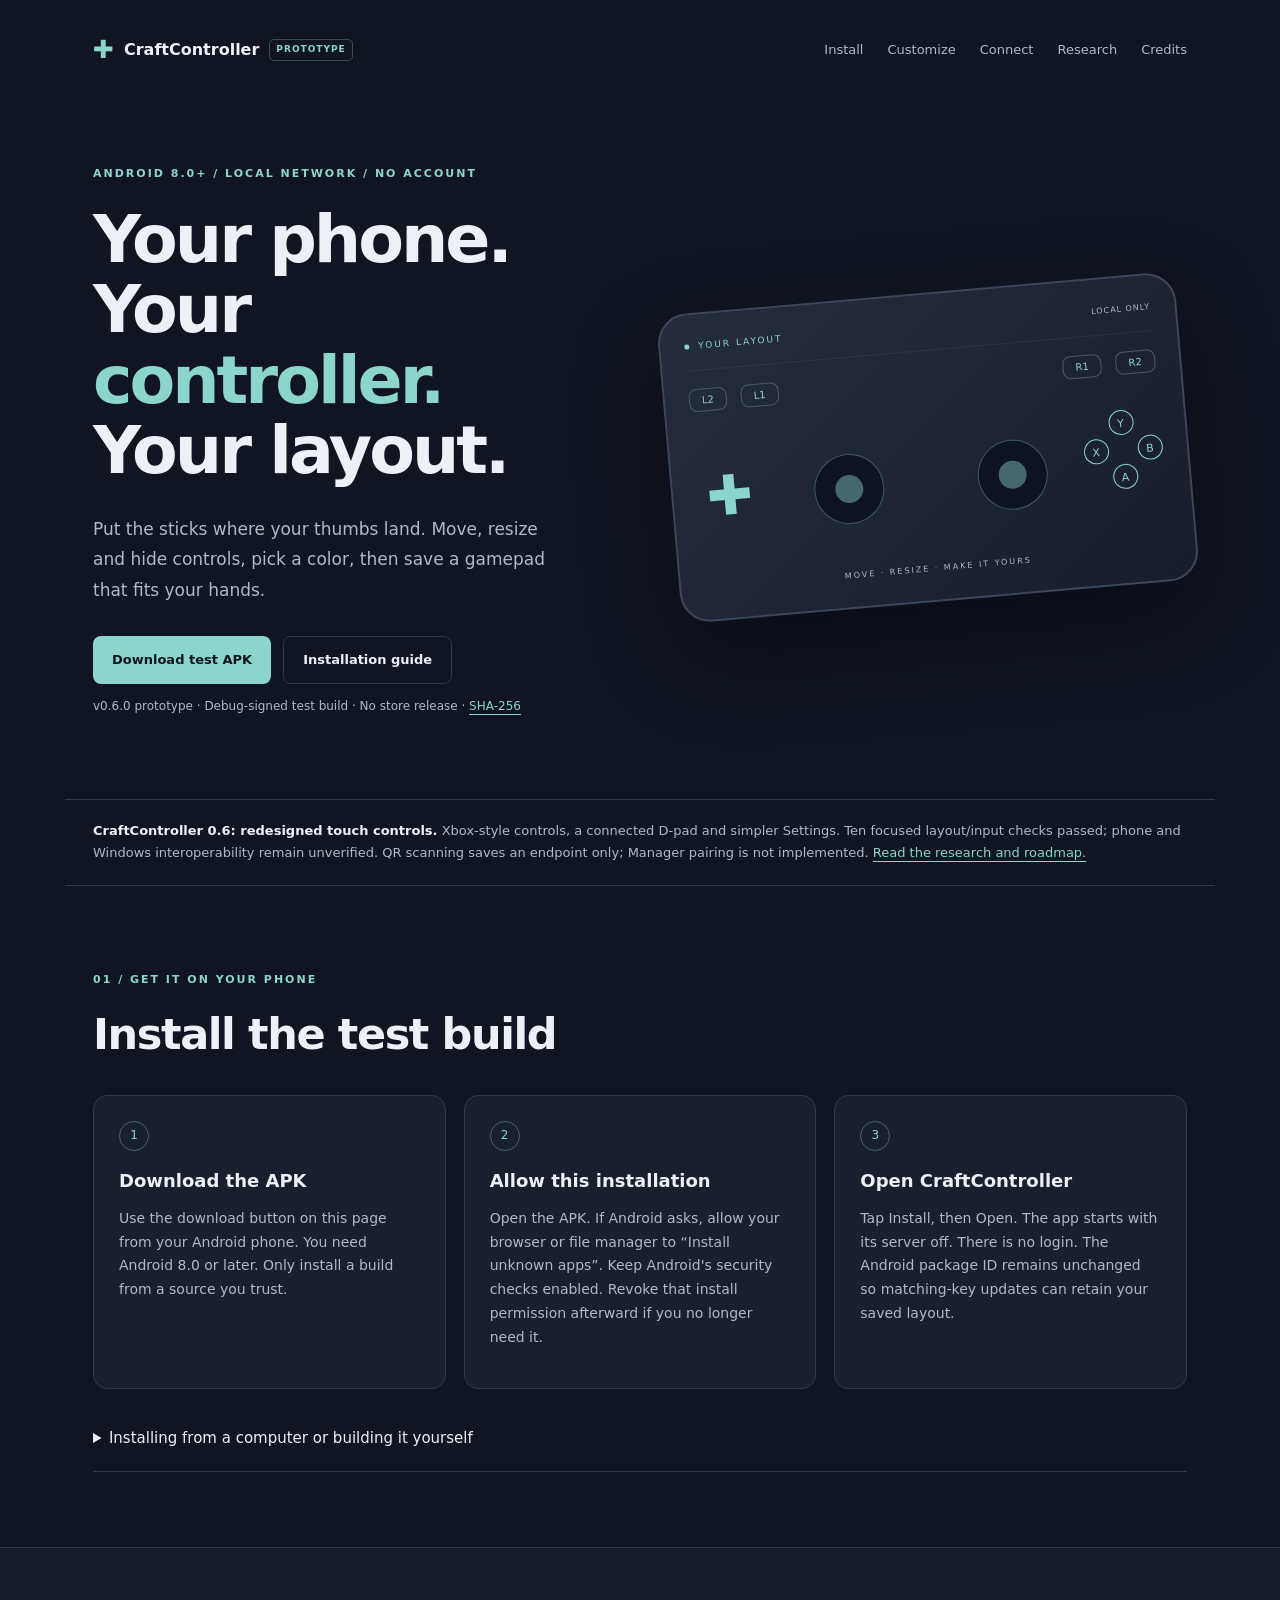
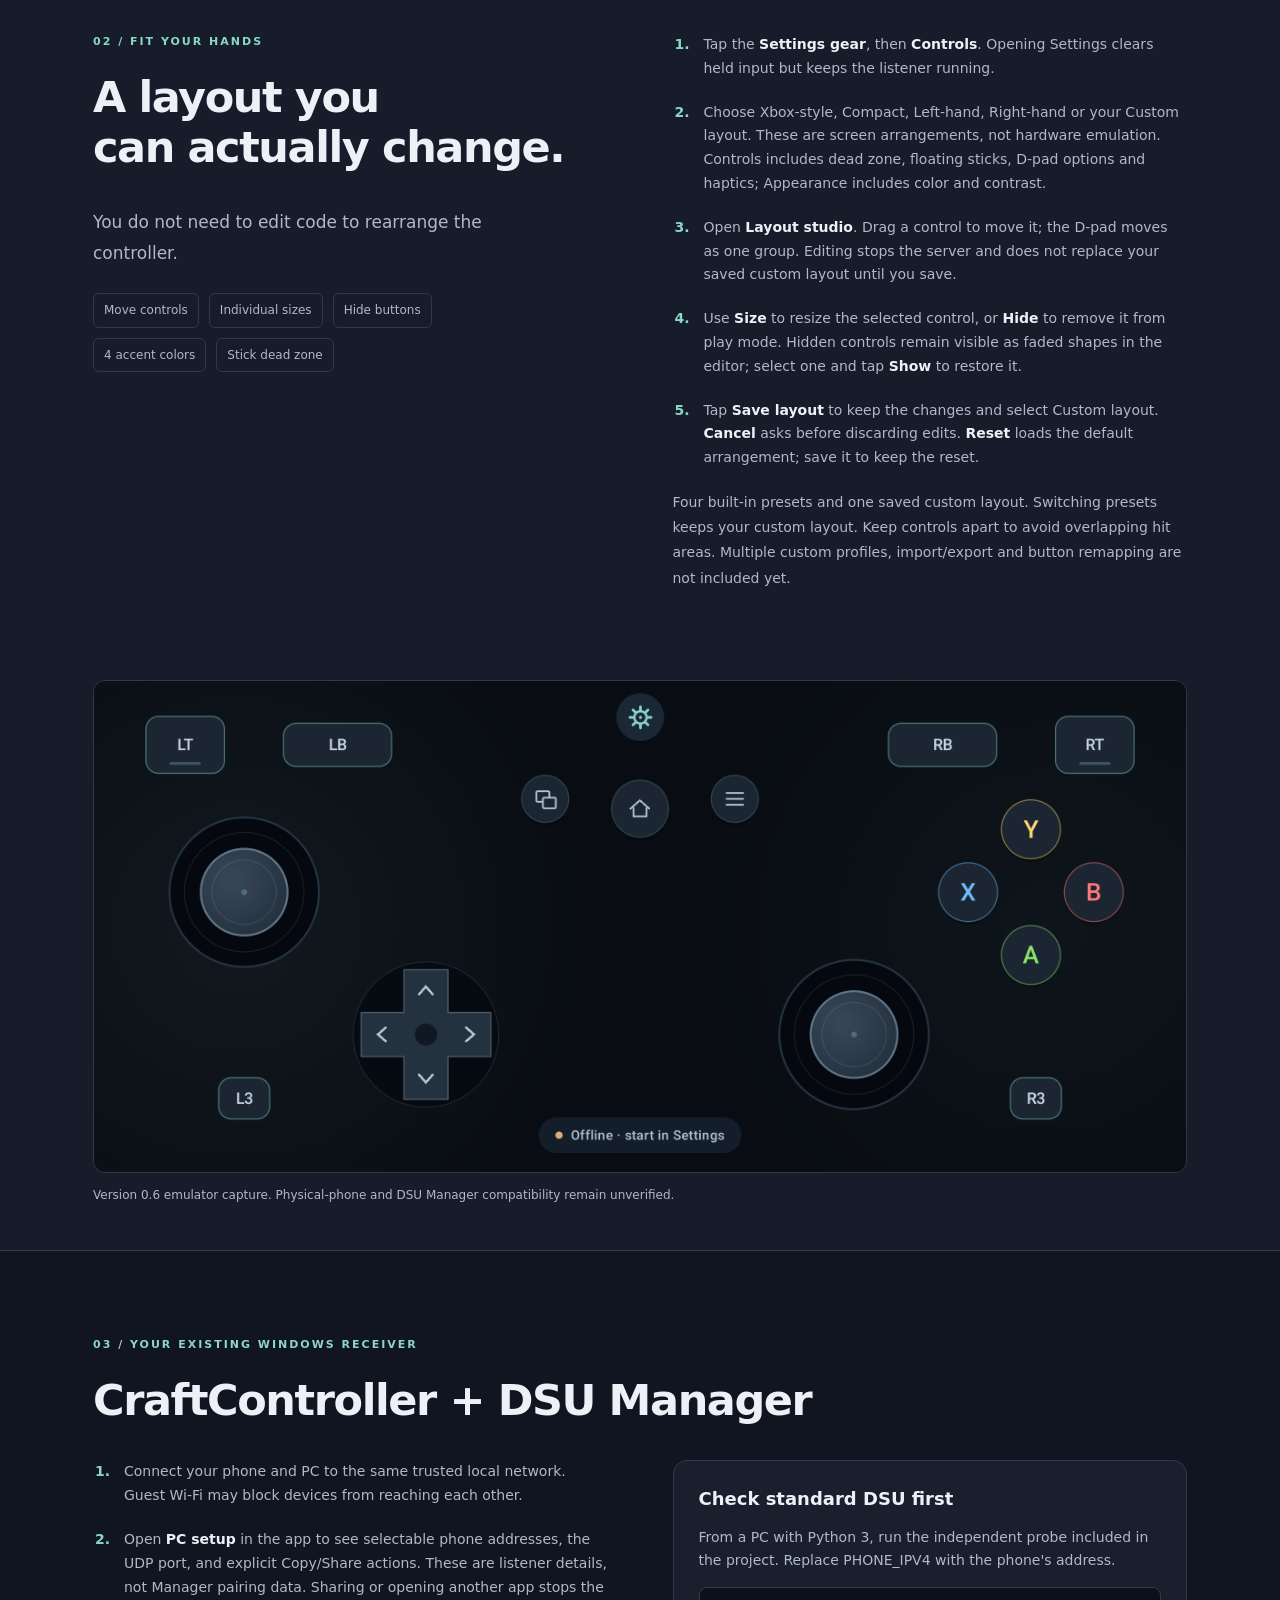
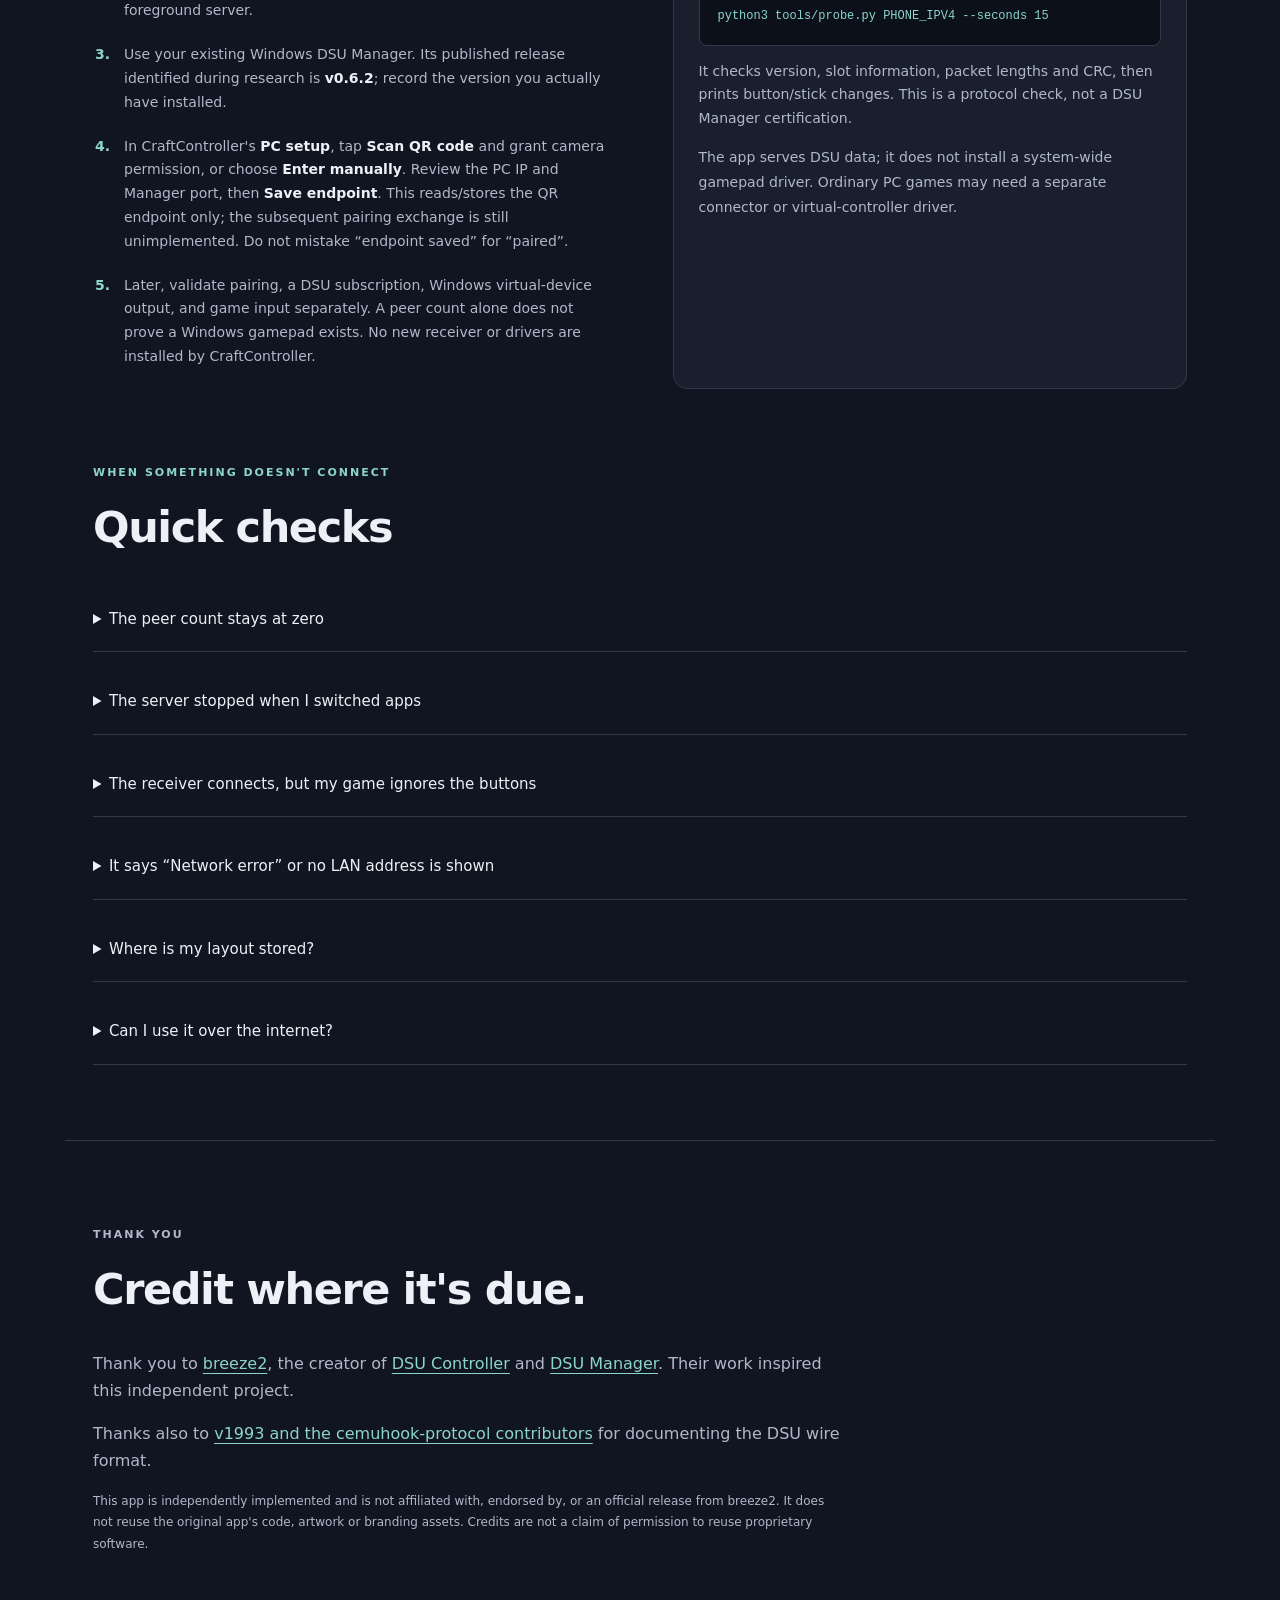
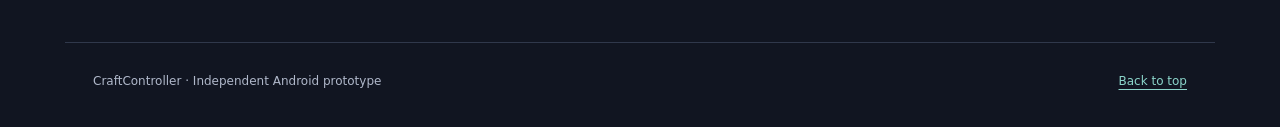
==== docs/index.html @ 1410b9ce "Initial CraftController v0.6 prototype [skip ci]" ====
<!doctype html>
<html lang="en">
<head>
  <meta charset="utf-8">
  <meta name="viewport" content="width=device-width, initial-scale=1">
  <meta name="description" content="CraftController is an independent customizable Android DSU controller prototype, targeting your existing Windows DSU Manager receiver.">
  <meta name="theme-color" content="#111521">
  <title>CraftController · Your phone, your layout</title>
  <link rel="stylesheet" href="style.css">
</head>
<body>
  <a class="skip" href="#main">Skip to content</a>
  <header class="header wrap">
    <a href="#" class="brand"><span class="brand-icon" aria-hidden="true">✚</span> CraftController <span class="tag">PROTOTYPE</span></a>
    <nav aria-label="Main navigation"><a href="#install">Install</a><a href="#customize">Customize</a><a href="#connect">Connect</a><a href="research.html">Research</a><a href="#credits">Credits</a></nav>
  </header>
  <main id="main">
    <section class="hero wrap">
      <div>
        <p class="eyebrow">ANDROID 8.0+ / LOCAL NETWORK / NO ACCOUNT</p>
        <h1>Your phone.<br>Your <span>controller.</span><br>Your layout.</h1>
        <p class="intro">Put the sticks where your thumbs land. Move, resize and hide controls, pick a color, then save a gamepad that fits your hands.</p>
        <div class="actions"><a class="button primary" href="downloads/craftcontroller-debug.apk" download>Download test APK</a><a class="button secondary" href="#install">Installation guide</a></div>
        <p class="fine">v0.6.0 prototype · Debug-signed test build · No store release · <a href="downloads/SHA256SUMS">SHA-256</a></p>
      </div>
      <div class="device" role="img" aria-label="Illustration of a landscape gamepad layout with two sticks and ABXY buttons; not an app screenshot">
        <div class="device-top"><span class="live-dot"></span> YOUR LAYOUT <span class="device-note">LOCAL ONLY</span></div>
        <div class="shoulders"><span>L2</span><span>L1</span><i></i><span>R1</span><span>R2</span></div>
        <div class="pad-art"><div class="dpad">✚</div><div class="stick left-stick"></div><div class="stick right-stick"></div><div class="abxy"><span>Y</span><span>X</span><span>B</span><span>A</span></div></div>
        <div class="device-bottom">MOVE · RESIZE · MAKE IT YOURS</div>
      </div>
    </section>
    <aside class="notice wrap"><strong>CraftController 0.6: redesigned touch controls.</strong> Xbox-style controls, a connected D-pad and simpler Settings. Ten focused layout/input checks passed; phone and Windows interoperability remain unverified. QR scanning saves an endpoint only; Manager pairing is not implemented. <a href="research.html">Read the research and roadmap.</a></aside>

    <section id="install" class="section wrap">
      <p class="eyebrow">01 / GET IT ON YOUR PHONE</p><h2>Install the test build</h2>
      <div class="cards">
        <article class="card"><span class="number">1</span><h3>Download the APK</h3><p>Use the download button on this page from your Android phone. You need Android 8.0 or later. Only install a build from a source you trust.</p></article>
        <article class="card"><span class="number">2</span><h3>Allow this installation</h3><p>Open the APK. If Android asks, allow your browser or file manager to “Install unknown apps”. Keep Android's security checks enabled. Revoke that install permission afterward if you no longer need it.</p></article>
        <article class="card"><span class="number">3</span><h3>Open CraftController</h3><p>Tap Install, then Open. The app starts with its server off. There is no login. The Android package ID remains unchanged so matching-key updates can retain your saved layout.</p></article>
      </div>
      <details><summary>Installing from a computer or building it yourself</summary><p>For a connected Android device with USB debugging enabled, install the APK using Android platform-tools:</p><pre><code>adb install -r app/build/outputs/apk/debug/app-debug.apk</code></pre><p>To package without running tests, use JDK 17, Android SDK platform 36 and build-tools 36.0.0. Set ANDROID_HOME to your SDK path, then run from the project folder:</p><pre><code>./gradlew :app:assembleDebug</code></pre><p>The debug APK appears at <code>app/build/outputs/apk/debug/app-debug.apk</code>. Debug builds are for testing. A later release signed with a different key may require uninstalling this build, which deletes its saved layout.</p></details>
    </section>

    <section id="customize" class="custom-section"><div class="section wrap split">
      <div><p class="eyebrow">02 / FIT YOUR HANDS</p><h2>A layout you<br>can actually change.</h2><p class="intro">You do not need to edit code to rearrange the controller.</p><div class="chips"><span>Move controls</span><span>Individual sizes</span><span>Hide buttons</span><span>4 accent colors</span><span>Stick dead zone</span></div></div>
      <div class="instructions">
        <ol>
          <li>Tap the <strong>Settings gear</strong>, then <strong>Controls</strong>. Opening Settings clears held input but keeps the listener running.</li>
          <li>Choose Xbox-style, Compact, Left-hand, Right-hand or your Custom layout. These are screen arrangements, not hardware emulation. Controls includes dead zone, floating sticks, D-pad options and haptics; Appearance includes color and contrast.</li>
          <li>Open <strong>Layout studio</strong>. Drag a control to move it; the D-pad moves as one group. Editing stops the server and does not replace your saved custom layout until you save.</li>
          <li>Use <strong>Size</strong> to resize the selected control, or <strong>Hide</strong> to remove it from play mode. Hidden controls remain visible as faded shapes in the editor; select one and tap <strong>Show</strong> to restore it.</li>
          <li>Tap <strong>Save layout</strong> to keep the changes and select Custom layout. <strong>Cancel</strong> asks before discarding edits. <strong>Reset</strong> loads the default arrangement; save it to keep the reset.</li>
        </ol>
        <p class="fine">Four built-in presets and one saved custom layout. Switching presets keeps your custom layout. Keep controls apart to avoid overlapping hit areas. Multiple custom profiles, import/export and button remapping are not included yet.</p>
      </div>
    </div>
      <figure class="wrap app-preview"><img src="assets/controller-v0.6.png" width="2400" height="1080" loading="lazy" alt="CraftController 0.6 with offset sticks, connected D-pad, vector symbols and colored ABXY buttons."><figcaption>Version 0.6 emulator capture. Physical-phone and DSU Manager compatibility remain unverified.</figcaption></figure>
    </section>

    <section id="connect" class="section wrap">
      <p class="eyebrow">03 / YOUR EXISTING WINDOWS RECEIVER</p><h2>CraftController + DSU Manager</h2>
      <div class="split">
        <div class="instructions"><ol>
          <li>Connect your phone and PC to the same trusted local network. Guest Wi-Fi may block devices from reaching each other.</li>
          <li>Open <strong>PC setup</strong> in the app to see selectable phone addresses, the UDP port, and explicit Copy/Share actions. These are listener details, not Manager pairing data. Sharing or opening another app stops the foreground server.</li>
          <li>Use your existing Windows DSU Manager. Its published release identified during research is <strong>v0.6.2</strong>; record the version you actually have installed.</li>
          <li>In CraftController's <strong>PC setup</strong>, tap <strong>Scan QR code</strong> and grant camera permission, or choose <strong>Enter manually</strong>. Review the PC IP and Manager port, then <strong>Save endpoint</strong>. This reads/stores the QR endpoint only; the subsequent pairing exchange is still unimplemented. Do not mistake “endpoint saved” for “paired”.</li>
          <li>Later, validate pairing, a DSU subscription, Windows virtual-device output, and game input separately. A peer count alone does not prove a Windows gamepad exists. No new receiver or drivers are installed by CraftController.</li>
        </ol></div>
        <div class="card code-card"><h3>Check standard DSU first</h3><p>From a PC with Python 3, run the independent probe included in the project. Replace PHONE_IPV4 with the phone's address.</p><pre><code>python3 tools/probe.py PHONE_IPV4 --seconds 15</code></pre><p>It checks version, slot information, packet lengths and CRC, then prints button/stick changes. This is a protocol check, not a DSU Manager certification.</p><p class="fine">The app serves DSU data; it does not install a system-wide gamepad driver. Ordinary PC games may need a separate connector or virtual-controller driver.</p></div>
      </div>
    </section>

    <section id="help" class="section wrap faq">
      <p class="eyebrow">WHEN SOMETHING DOESN'T CONNECT</p><h2>Quick checks</h2>
      <details><summary>The peer count stays at zero</summary><p>Check the phone address and UDP port in the receiver. Disable guest-network isolation only if you manage the network. Check your PC firewall and receiver configuration. DSU clients must register and refresh their subscription; the phone does not broadcast unsolicited input.</p></details>
      <details><summary>The server stopped when I switched apps</summary><p>That is deliberate. Locking the screen, backgrounding, opening the scanner, or changing the default network/IPv4 address stops the server. Transient focus loss only clears input; IPv6-only address changes do not stop it. Return to Settings, open Connection and restart the server.</p></details>
      <details><summary>The receiver connects, but my game ignores the buttons</summary><p>Some DSU receivers only consume motion data. Check whether the receiver supports buttons and sticks and whether it exposes a controller to your game. Motion is disabled in this prototype; do not expect gyro-only receiver setups to work.</p></details>
      <details><summary>It says “Network error” or no LAN address is shown</summary><p>A network error may mean the port is already in use; try another port and update the receiver. Address detection and socket binding are separate. Verify that the phone has a usable IPv4 address. Hotspots, VPNs and multiple interfaces still need device-specific testing.</p></details>
      <details><summary>Where is my layout stored?</summary><p>On your phone, in this app's private settings. There is no account, sync service or analytics. Clearing app storage or uninstalling removes the layout. Export and multiple saved profiles are not implemented.</p></details>
      <details><summary>Can I use it over the internet?</summary><p>Use a trusted LAN only. Standard DSU uses unauthenticated UDP; its CRC is an integrity check, not authentication or encryption. Do not forward the app's UDP port on your router.</p></details>
    </section>

    <section id="credits" class="section wrap credits">
      <p class="eyebrow">THANK YOU</p><h2>Credit where it's due.</h2>
      <p>Thank you to <a href="https://github.com/breeze2">breeze2</a>, the creator of <a href="https://github.com/breeze2/dsu-controller-guides">DSU Controller</a> and <a href="https://github.com/breeze2/dsu-manager-guides">DSU Manager</a>. Their work inspired this independent project.</p>
      <p>Thanks also to <a href="https://github.com/v1993/cemuhook-protocol">v1993 and the cemuhook-protocol contributors</a> for documenting the DSU wire format.</p>
      <p class="fine">This app is independently implemented and is not affiliated with, endorsed by, or an official release from breeze2. It does not reuse the original app's code, artwork or branding assets. Credits are not a claim of permission to reuse proprietary software.</p>
    </section>
  </main>
    <footer class="wrap footer"><span>CraftController · Independent Android prototype</span><a href="#main">Back to top</a></footer>
</body>
</html>
---- docs/style.css ----
:root{color-scheme:dark;--bg:#111521;--surface:#191f2d;--line:#30384b;--text:#edf0f7;--muted:#b0b8ca;--accent:#8bd5ca}
*{box-sizing:border-box}html{scroll-behavior:smooth;scroll-padding-top:25px}body{margin:0;background:var(--bg);color:var(--text);font:16px/1.7 system-ui,-apple-system,BlinkMacSystemFont,"Segoe UI",sans-serif}a{color:var(--accent);text-underline-offset:4px}a:hover{color:#fff}a:focus-visible,summary:focus-visible{outline:3px solid var(--accent);outline-offset:6px}.wrap{max-width:1150px;margin:auto;padding-left:28px;padding-right:28px}.header{display:flex;align-items:center;justify-content:space-between;gap:20px;min-height:100px}.brand{display:flex;align-items:center;gap:10px;color:var(--text);font-weight:750;text-decoration:none}.brand-icon{color:var(--accent);font-size:25px}.tag{color:var(--accent);border:1px solid #36514f;border-radius:5px;font-size:9px;letter-spacing:1px;padding:2px 6px}nav{display:flex;gap:24px}nav a{font-size:13px;color:var(--muted);text-decoration:none}.hero{display:grid;grid-template-columns:1fr 1fr;align-items:center;gap:55px;padding-top:65px;padding-bottom:70px}.eyebrow{font-size:11px;font-weight:700;letter-spacing:2px;color:var(--accent);margin:0 0 20px}h1{font-size:clamp(48px,5.2vw,72px);line-height:1.06;letter-spacing:-3px;margin:0 0 28px;font-weight:750}h1 span{color:var(--accent)}.intro{font-size:17px;max-width:470px;color:var(--muted);line-height:1.8}.actions{display:flex;flex-wrap:wrap;gap:12px;margin-top:30px}.button{display:inline-flex;align-items:center;justify-content:center;padding:12px 19px;border-radius:8px;text-decoration:none;font-size:13px;font-weight:750}.primary{background:var(--accent);color:#111521}.primary:hover{background:#b9e9e1;color:#111521}.secondary{border:1px solid var(--line);color:var(--text)}.fine{font-size:12px;color:var(--muted);line-height:1.8}.device{background:linear-gradient(140deg,#252c3d,#171d29);border:2px solid #3d465b;border-radius:30px;padding:24px;box-shadow:0 35px 90px #0006;transform:rotate(-5deg)}.device-top{display:flex;gap:9px;align-items:center;font-size:9px;letter-spacing:2px;color:var(--accent);border-bottom:1px solid #ffffff10;padding-bottom:16px}.live-dot{height:5px;width:5px;background:var(--accent);border-radius:50%}.device-note{margin-left:auto;font-size:8px;color:var(--muted);letter-spacing:1px}.shoulders{display:flex;gap:14px;padding-top:18px}.shoulders span{display:block;border:1px solid #4a5965;border-radius:8px;font-size:10px;padding:2px 12px;color:var(--accent)}.shoulders i{flex:1}.pad-art{height:170px;position:relative}.dpad{position:absolute;top:40px;left:2%;font-size:55px;color:var(--accent)}.stick{position:absolute;width:70px;height:70px;border-radius:50%;border:1px solid #8bd5ca60;background:#0d1322;top:55px}.stick:after{content:"";position:absolute;inset:20px;border-radius:50%;background:#8bd5ca70}.left-stick{left:25%}.right-stick{right:25%}.abxy{position:absolute;right:0;top:35px;display:grid;grid-template-columns:repeat(3,25px);grid-template-rows:repeat(3,25px);gap:2px;font-size:11px;line-height:25px;text-align:center}.abxy span{border:1px solid var(--accent);border-radius:50%;color:var(--accent)}.abxy span:first-child{grid-column:2}.abxy span:nth-child(2){grid-column:1;grid-row:2}.abxy span:nth-child(3){grid-column:3;grid-row:2}.abxy span:last-child{grid-column:2;grid-row:3}.device-bottom{text-align:center;font-size:8px;color:var(--muted);letter-spacing:2px}.notice{padding-top:20px;padding-bottom:20px;border-top:1px solid var(--line);border-bottom:1px solid var(--line);font-size:13px;color:var(--muted)}.notice strong{color:var(--text)}.section{padding-top:85px;padding-bottom:75px}h2{font-size:clamp(30px,3.5vw,43px);letter-spacing:-1.4px;line-height:1.17;margin:0 0 35px}h3{font-size:18px;line-height:1.4;margin:17px 0 12px}.cards{display:grid;grid-template-columns:repeat(3,1fr);gap:18px}.card{border:1px solid var(--line);border-radius:14px;padding:25px;background:var(--surface)}.card p,.instructions p,.instructions li{font-size:14px;color:var(--muted)}.number{display:grid;place-items:center;width:30px;height:30px;border:1px solid #47645f;border-radius:50%;font-size:12px;color:var(--accent)}details{margin-top:18px;border-bottom:1px solid var(--line);padding:15px 0;color:var(--muted);font-size:14px}summary{cursor:pointer;color:var(--text);font-size:15px;padding:4px 0}details p{max-width:860px}pre{padding:18px;background:#0c101a;border:1px solid var(--line);border-radius:8px;white-space:pre-wrap;overflow-wrap:anywhere;font-size:12px;color:var(--accent)}code{font-family:ui-monospace,SFMono-Regular,Consolas,monospace;overflow-wrap:anywhere}.custom-section{background:#161c29;border-block:1px solid var(--line)}.split{display:grid;grid-template-columns:1fr 1fr;gap:65px}.chips{display:flex;flex-wrap:wrap;gap:10px;max-width:370px;margin-top:25px}.chips span{border:1px solid var(--line);border-radius:6px;padding:6px 10px;font-size:12px;color:var(--muted)}ol{padding-left:22px;margin:0}li{padding-left:9px;margin-bottom:20px}li::marker{color:var(--accent);font-weight:700}strong{font-weight:650;color:var(--text)}.code-card h3{margin-top:0}.faq{padding-top:0}.credits{border-top:1px solid var(--line);max-width:1150px}.credits p{max-width:750px;color:var(--muted)}.footer{border-top:1px solid var(--line);display:flex;justify-content:space-between;gap:15px;padding-top:28px;padding-bottom:35px;font-size:12px;color:var(--muted)}.skip{position:absolute;top:-100px;left:15px;padding:10px;background:var(--bg);z-index:2}.skip:focus{top:15px}
@media(max-width:800px){.header{flex-direction:column;align-items:flex-start;padding-block:20px;gap:15px}nav{gap:20px}.hero{grid-template-columns:1fr;gap:40px;padding-top:40px}.device{max-width:500px;width:100%;margin:10px auto 0;transform:rotate(-2deg)}.hero h1{letter-spacing:-2px}.cards,.split{grid-template-columns:1fr;gap:20px}.section{padding-top:55px;padding-bottom:50px}.faq{padding-top:10px}.footer{flex-direction:column}.notice{margin-inline:28px;padding-inline:0}.wrap{padding-inline:24px}.notice.wrap{padding-inline:0}}
@media(prefers-reduced-motion:reduce){html{scroll-behavior:auto}}
.app-preview{padding-bottom:45px}.app-preview img{display:block;width:100%;height:auto;border:1px solid var(--line);border-radius:12px}.app-preview figcaption{margin-top:12px;font-size:12px;color:var(--muted)}
.header nav{flex-wrap:wrap;row-gap:10px}
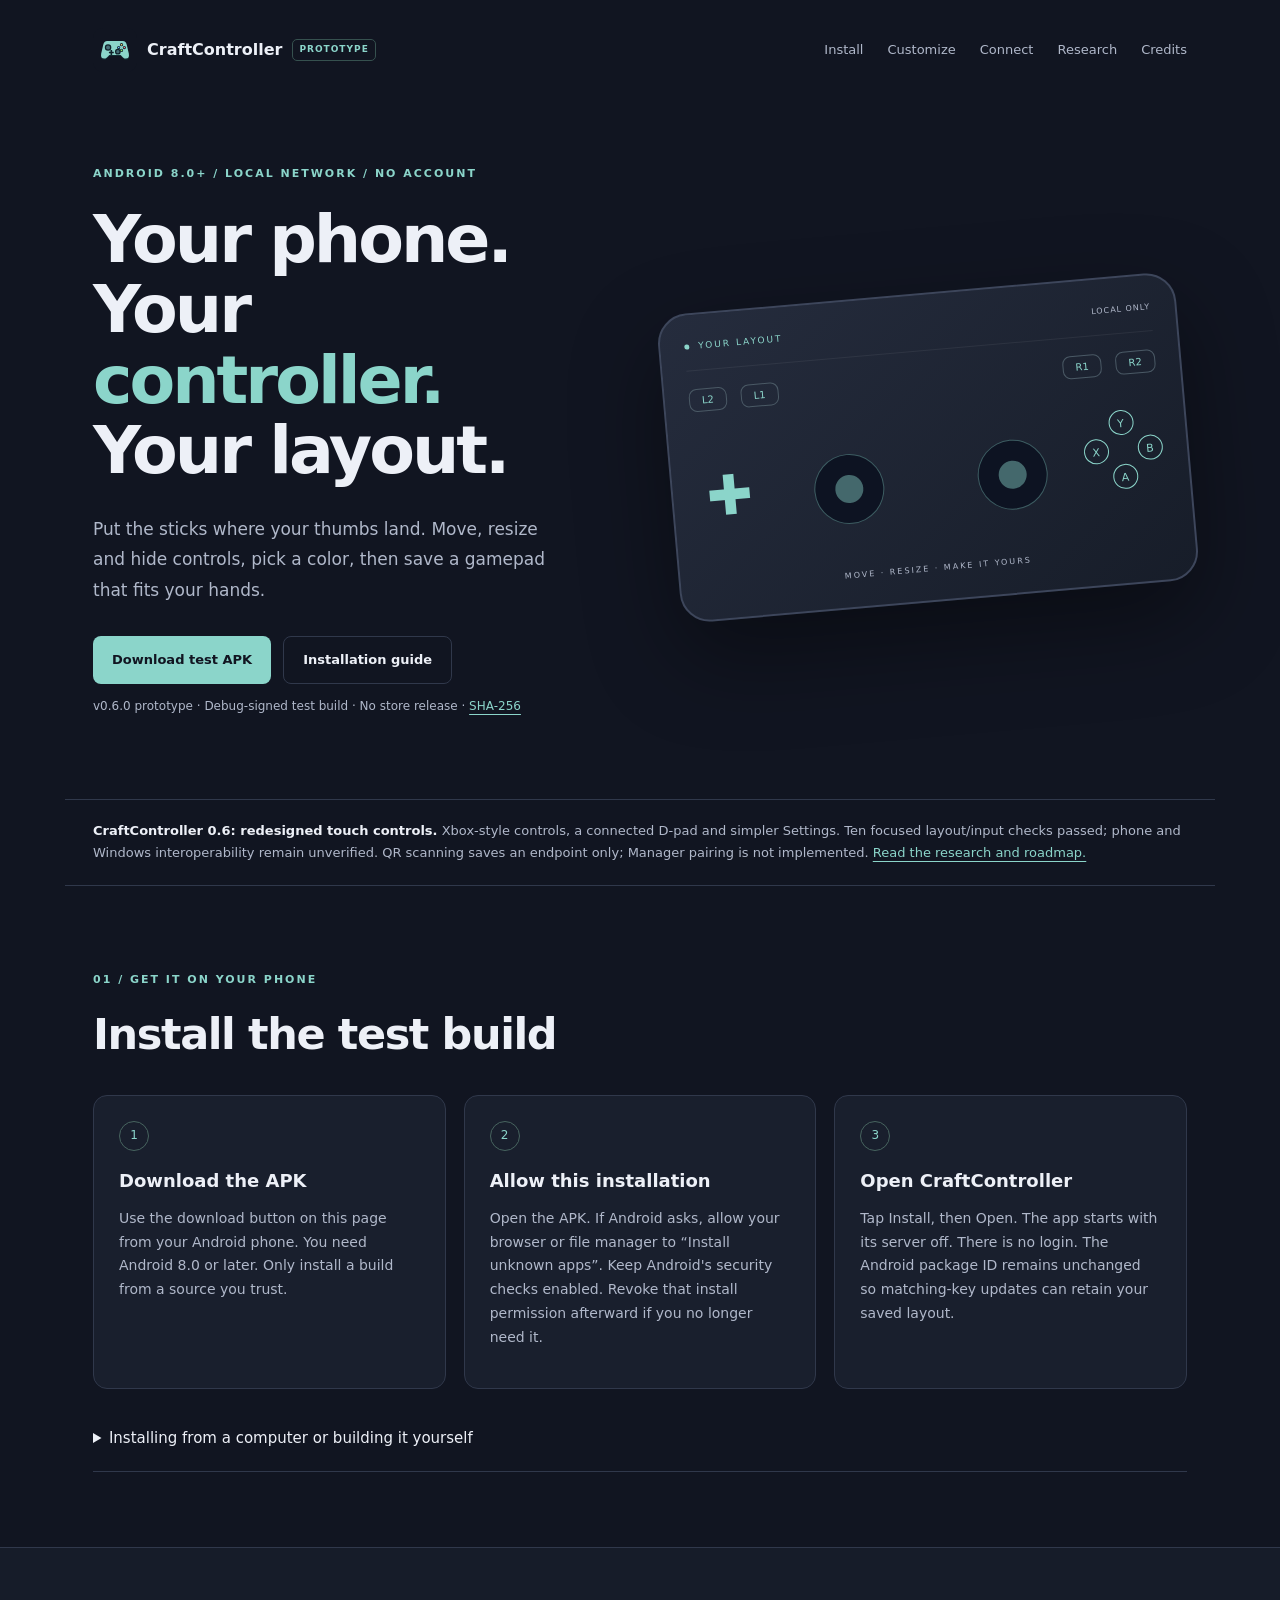
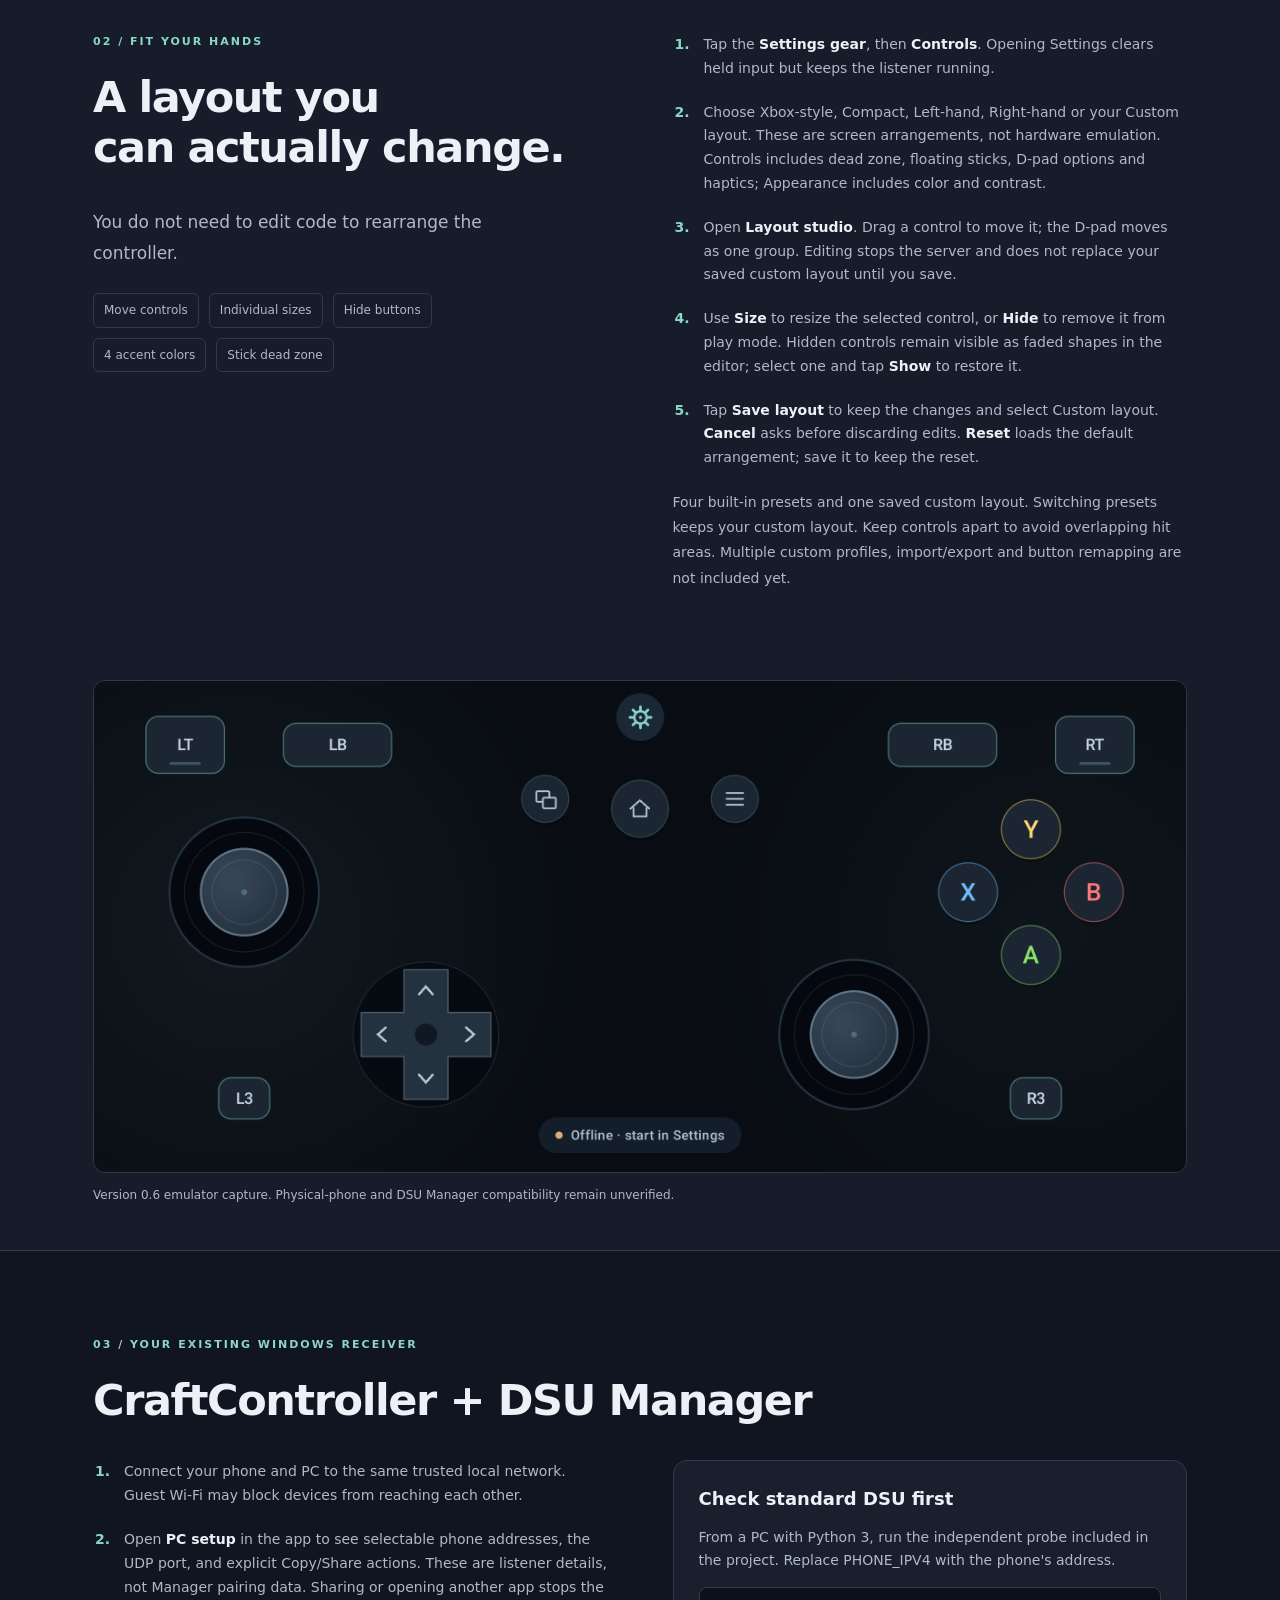
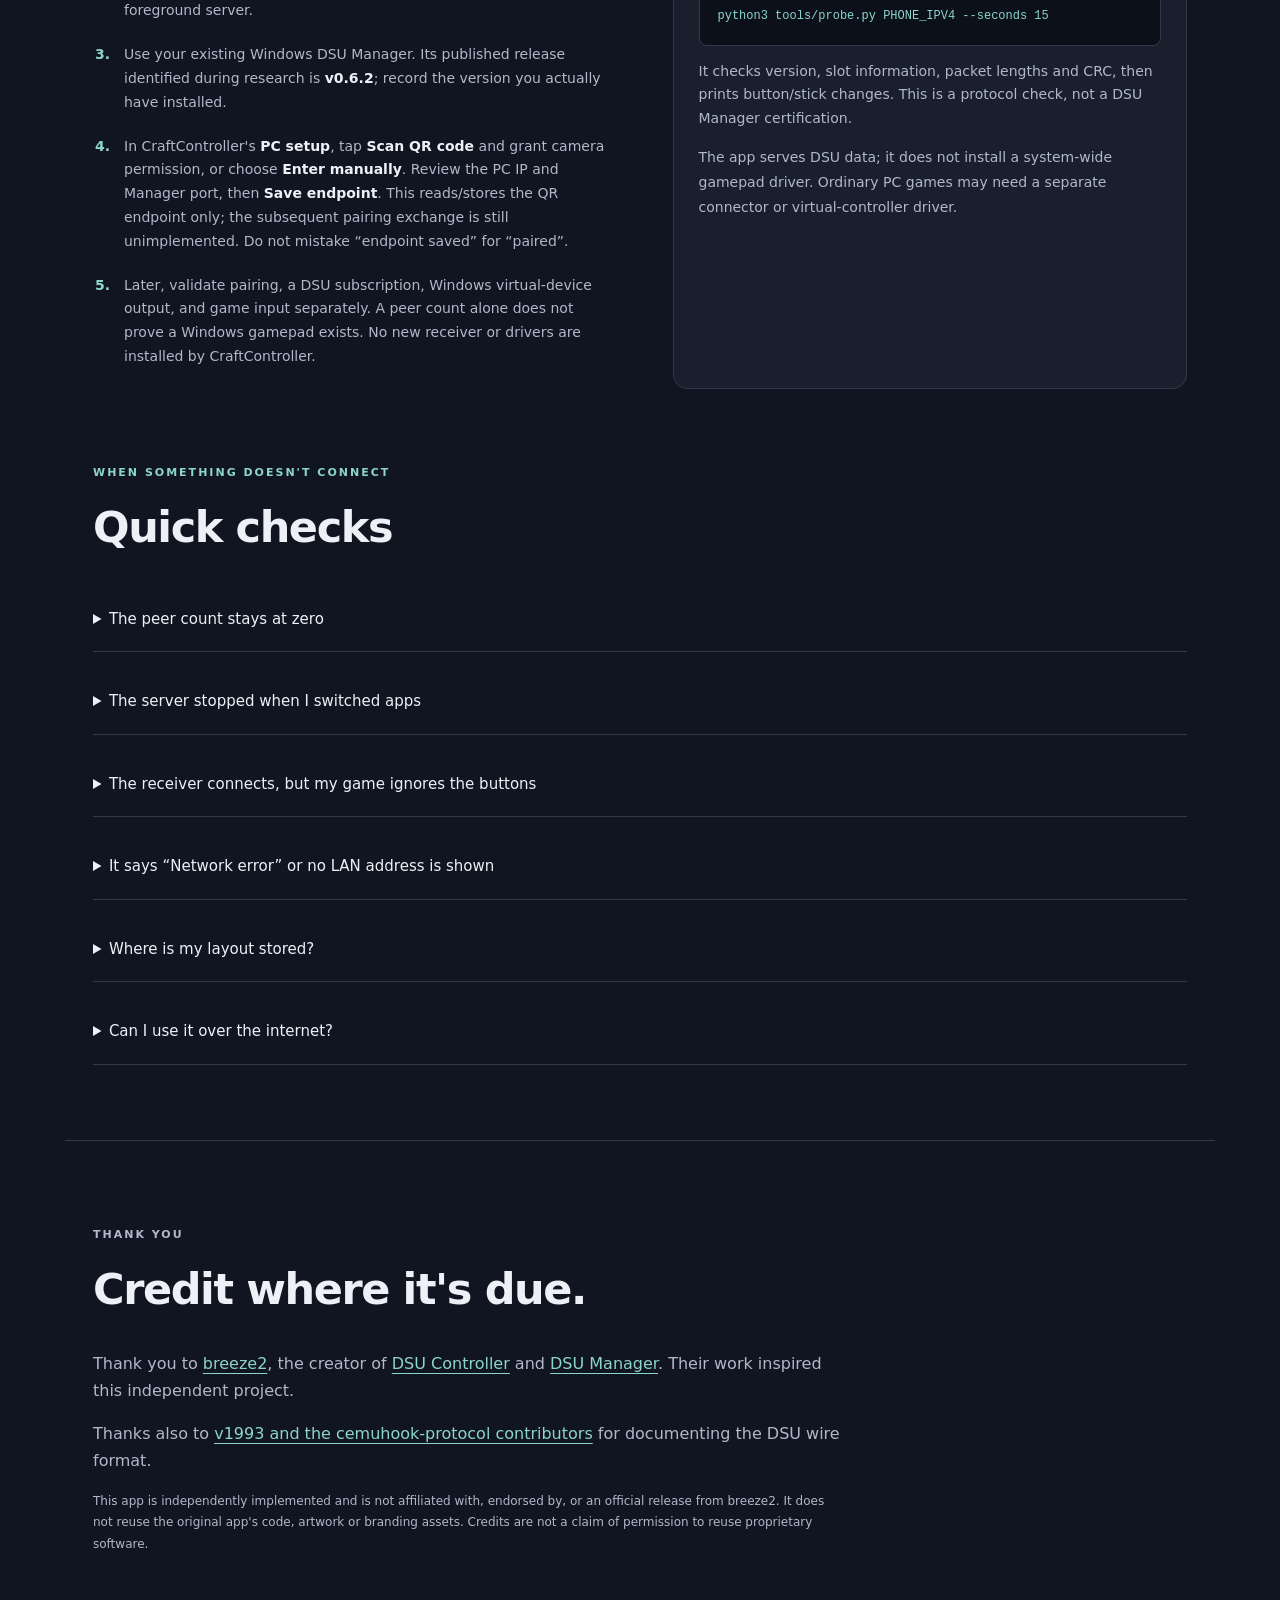
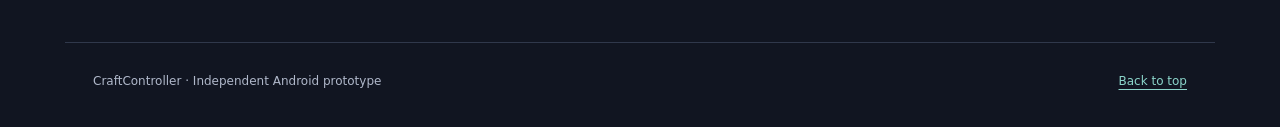
==== commit d4b44eef: "Add GitHub Pages deployment and app icon branding [skip ci]" ====
--- a/docs/index.html
+++ b/docs/index.html
@@ -7,11 +7,12 @@
   <meta name="theme-color" content="#111521">
   <title>CraftController · Your phone, your layout</title>
   <link rel="stylesheet" href="style.css">
+  <link rel="icon" type="image/svg+xml" href="assets/app-icon.svg">
 </head>
 <body>
   <a class="skip" href="#main">Skip to content</a>
   <header class="header wrap">
-    <a href="#" class="brand"><span class="brand-icon" aria-hidden="true">✚</span> CraftController <span class="tag">PROTOTYPE</span></a>
+    <a href="#" class="brand"><img class="app-icon" src="assets/app-icon.svg" width="44" height="44" alt=""> CraftController <span class="tag">PROTOTYPE</span></a>
     <nav aria-label="Main navigation"><a href="#install">Install</a><a href="#customize">Customize</a><a href="#connect">Connect</a><a href="research.html">Research</a><a href="#credits">Credits</a></nav>
   </header>
   <main id="main">
--- a/docs/style.css
+++ b/docs/style.css
@@ -4,3 +4,4 @@
 @media(prefers-reduced-motion:reduce){html{scroll-behavior:auto}}
 .app-preview{padding-bottom:45px}.app-preview img{display:block;width:100%;height:auto;border:1px solid var(--line);border-radius:12px}.app-preview figcaption{margin-top:12px;font-size:12px;color:var(--muted)}
 .header nav{flex-wrap:wrap;row-gap:10px}
+.app-icon{display:block;flex-shrink:0;border-radius:10px}
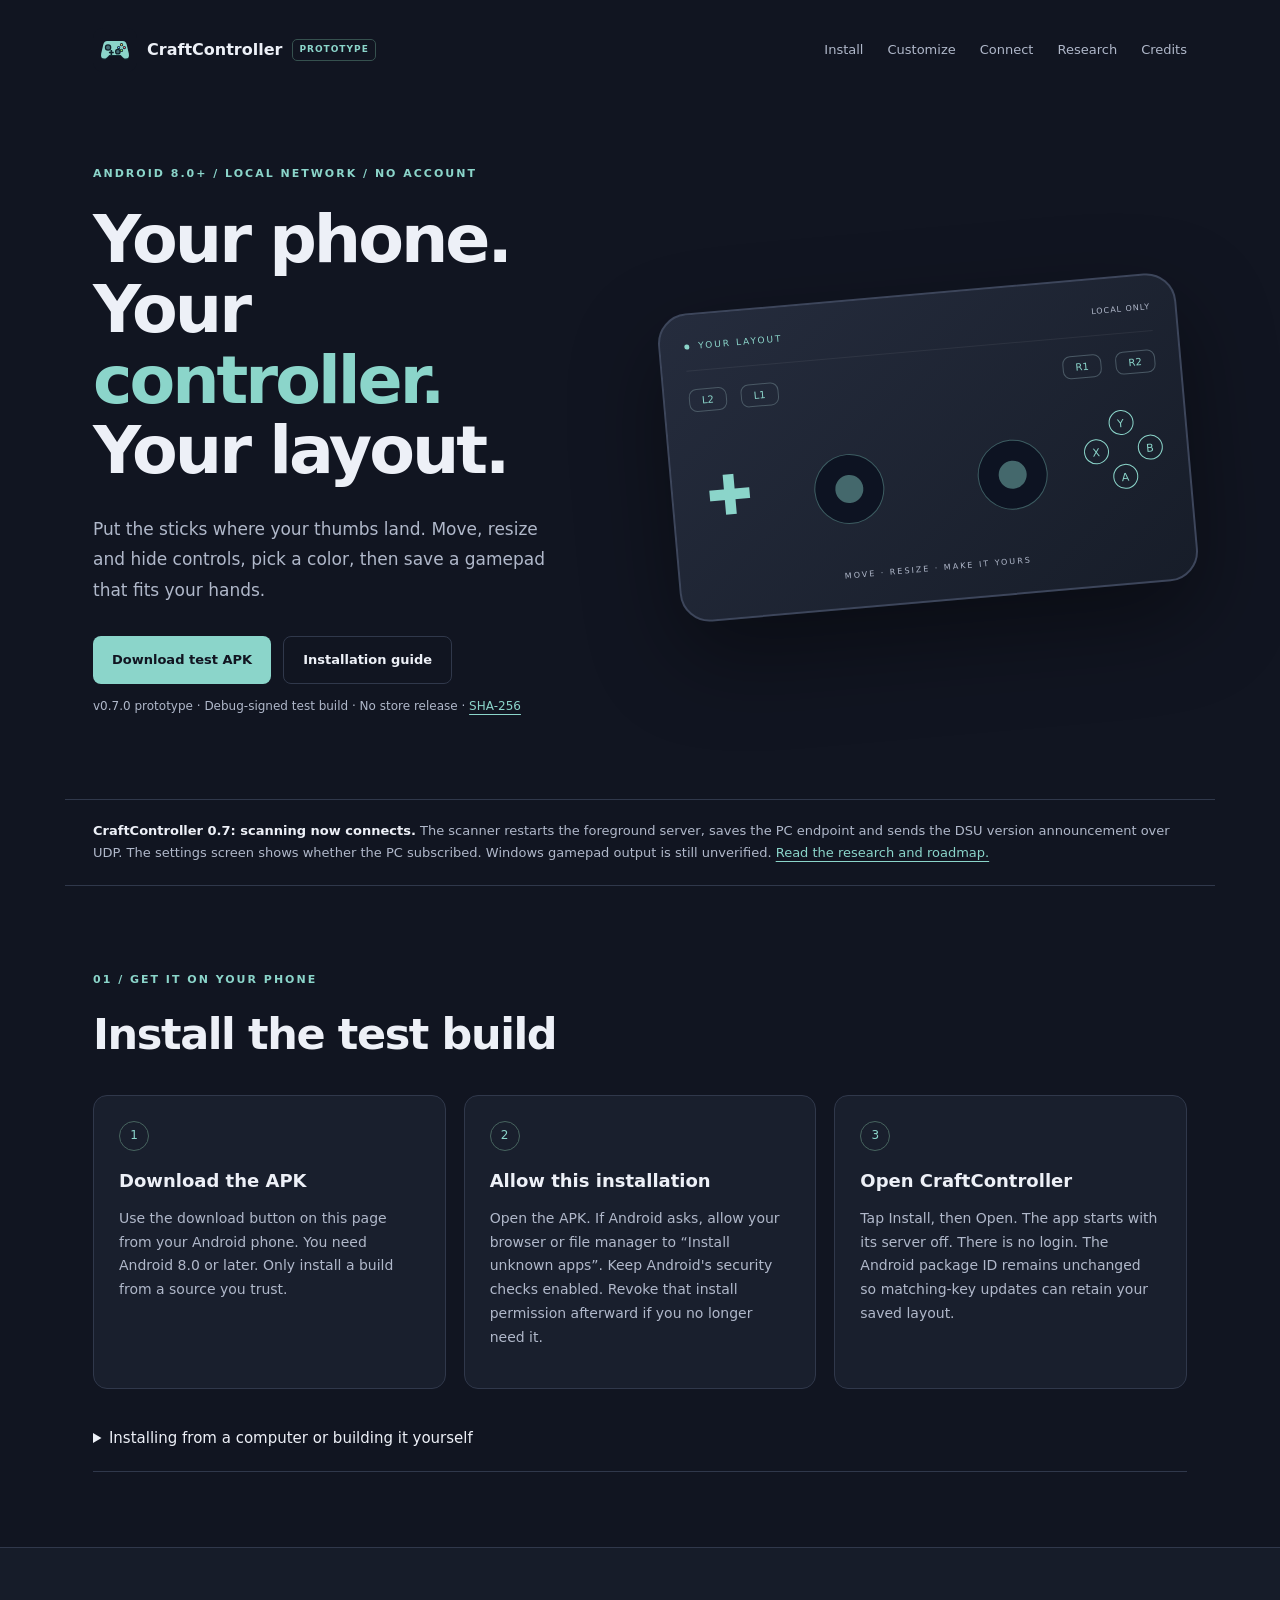
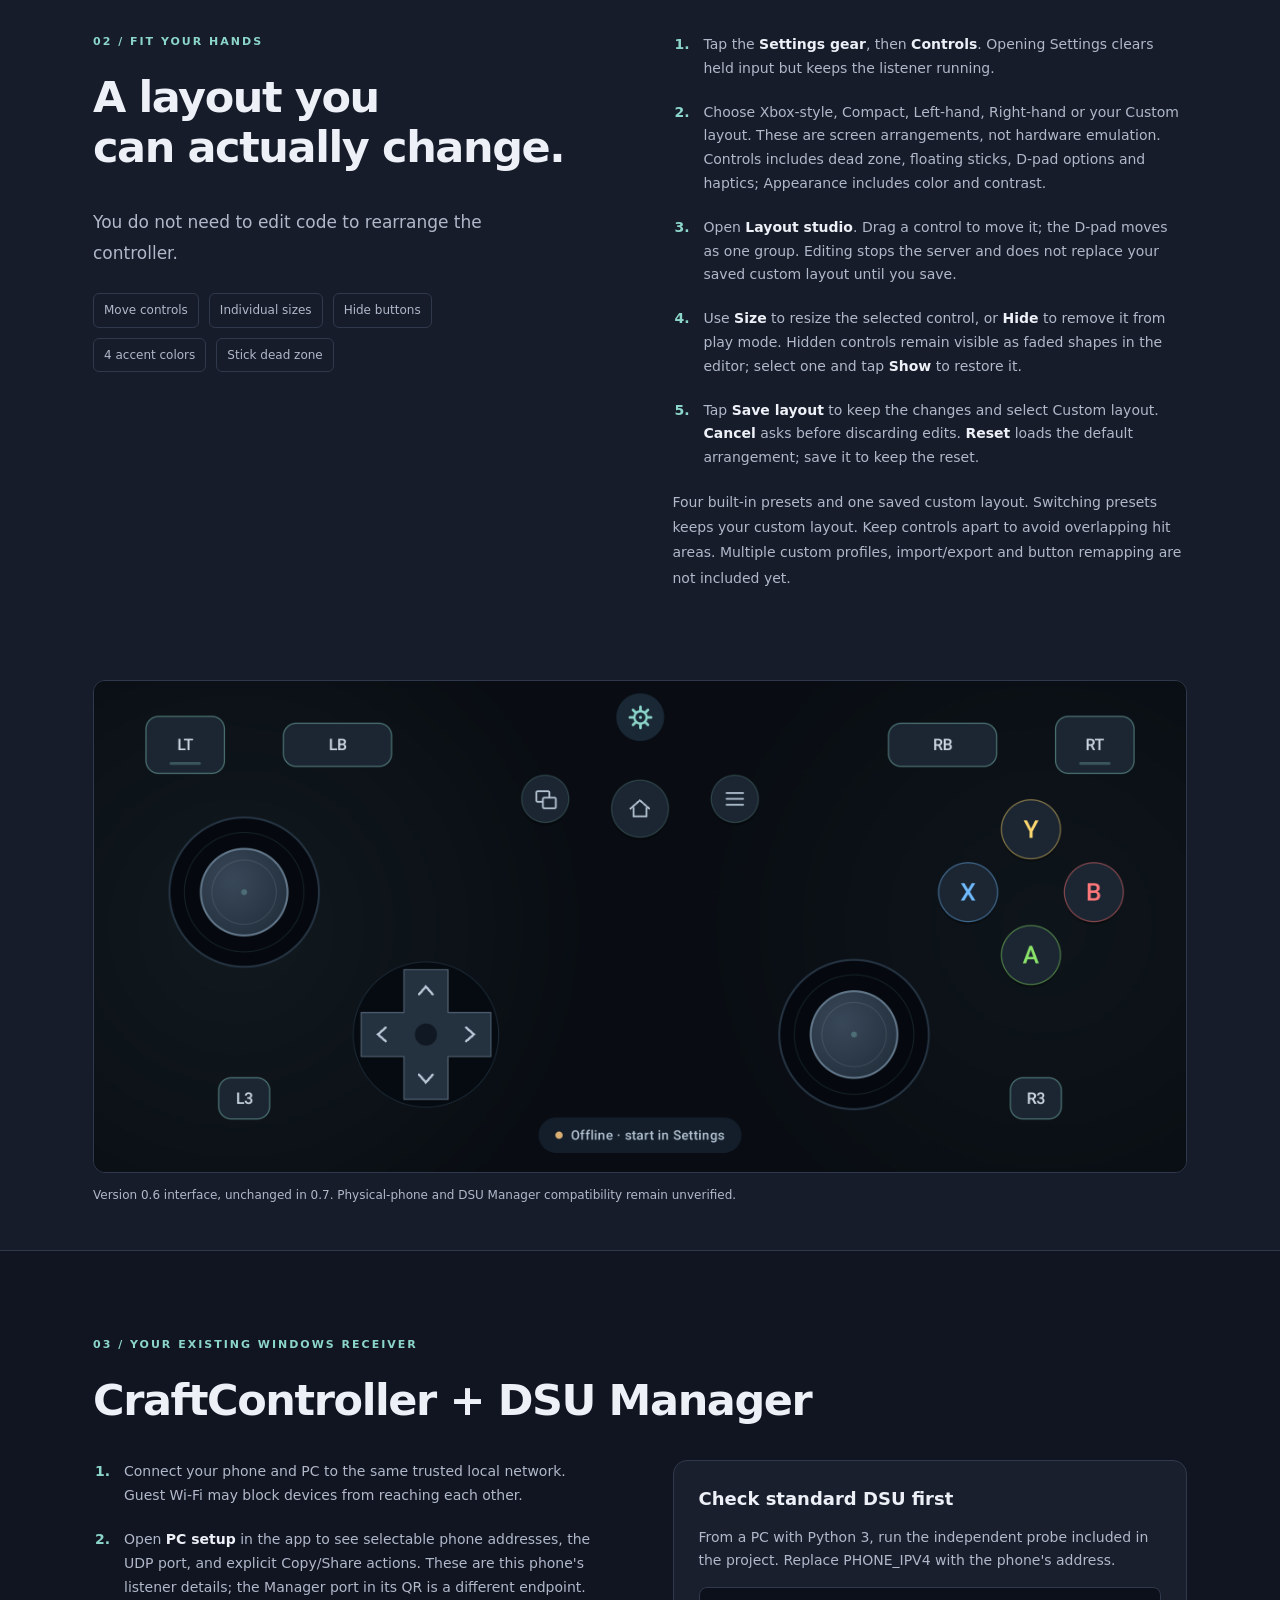
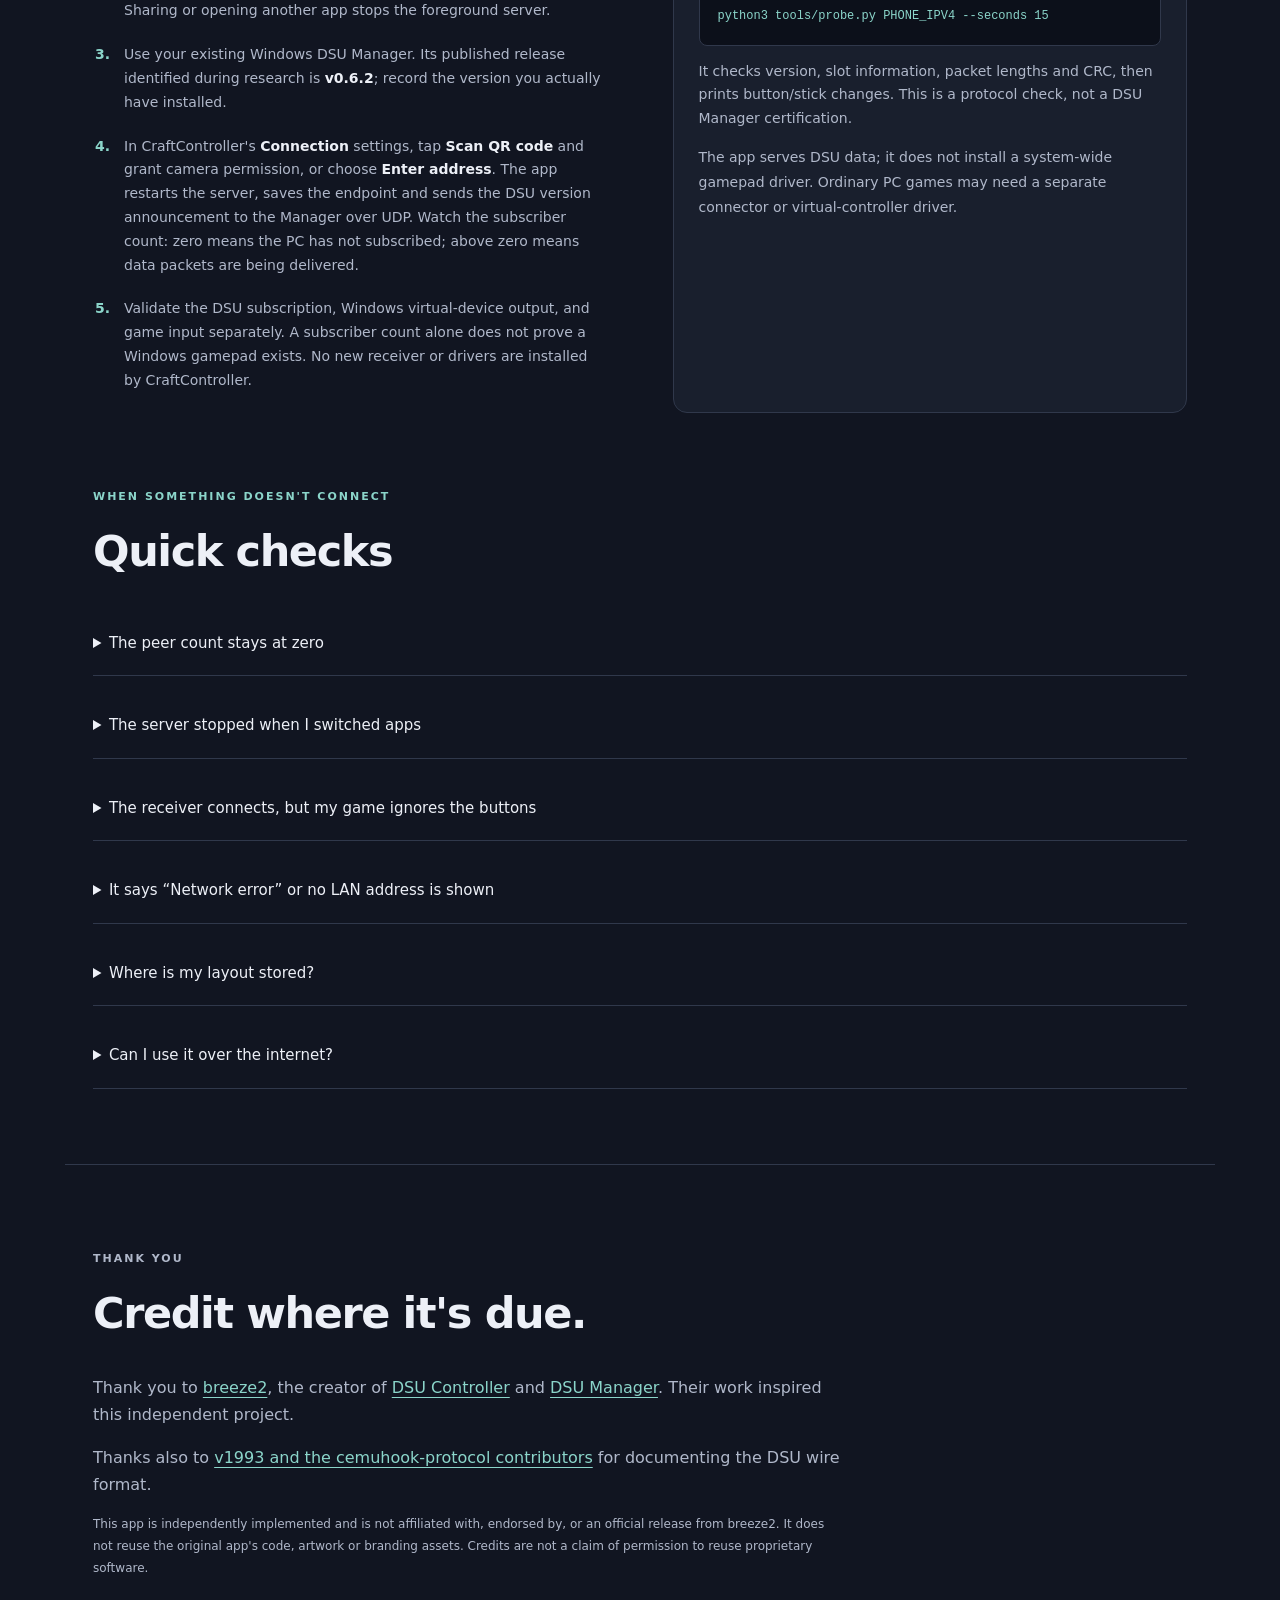
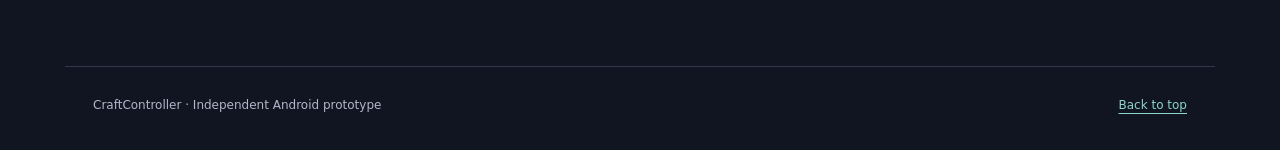
==== commit 286686f2: "Announce on QR scan and fix face-button mapping - Restart the server the camera paused, save the end" ====
--- a/docs/index.html
+++ b/docs/index.html
@@ -22,7 +22,7 @@
         <h1>Your phone.<br>Your <span>controller.</span><br>Your layout.</h1>
         <p class="intro">Put the sticks where your thumbs land. Move, resize and hide controls, pick a color, then save a gamepad that fits your hands.</p>
         <div class="actions"><a class="button primary" href="downloads/craftcontroller-debug.apk" download>Download test APK</a><a class="button secondary" href="#install">Installation guide</a></div>
-        <p class="fine">v0.6.0 prototype · Debug-signed test build · No store release · <a href="downloads/SHA256SUMS">SHA-256</a></p>
+        <p class="fine">v0.7.0 prototype · Debug-signed test build · No store release · <a href="downloads/SHA256SUMS">SHA-256</a></p>
       </div>
       <div class="device" role="img" aria-label="Illustration of a landscape gamepad layout with two sticks and ABXY buttons; not an app screenshot">
         <div class="device-top"><span class="live-dot"></span> YOUR LAYOUT <span class="device-note">LOCAL ONLY</span></div>
@@ -31,7 +31,7 @@
         <div class="device-bottom">MOVE · RESIZE · MAKE IT YOURS</div>
       </div>
     </section>
-    <aside class="notice wrap"><strong>CraftController 0.6: redesigned touch controls.</strong> Xbox-style controls, a connected D-pad and simpler Settings. Ten focused layout/input checks passed; phone and Windows interoperability remain unverified. QR scanning saves an endpoint only; Manager pairing is not implemented. <a href="research.html">Read the research and roadmap.</a></aside>
+    <aside class="notice wrap"><strong>CraftController 0.7: scanning now connects.</strong> The scanner restarts the foreground server, saves the PC endpoint and sends the DSU version announcement over UDP. The settings screen shows whether the PC subscribed. Windows gamepad output is still unverified. <a href="research.html">Read the research and roadmap.</a></aside>
 
     <section id="install" class="section wrap">
       <p class="eyebrow">01 / GET IT ON YOUR PHONE</p><h2>Install the test build</h2>
@@ -56,7 +56,7 @@
         <p class="fine">Four built-in presets and one saved custom layout. Switching presets keeps your custom layout. Keep controls apart to avoid overlapping hit areas. Multiple custom profiles, import/export and button remapping are not included yet.</p>
       </div>
     </div>
-      <figure class="wrap app-preview"><img src="assets/controller-v0.6.png" width="2400" height="1080" loading="lazy" alt="CraftController 0.6 with offset sticks, connected D-pad, vector symbols and colored ABXY buttons."><figcaption>Version 0.6 emulator capture. Physical-phone and DSU Manager compatibility remain unverified.</figcaption></figure>
+      <figure class="wrap app-preview"><img src="assets/controller-v0.6.png" width="2400" height="1080" loading="lazy" alt="CraftController with offset sticks, connected D-pad, vector symbols and colored ABXY buttons."><figcaption>Version 0.6 interface, unchanged in 0.7. Physical-phone and DSU Manager compatibility remain unverified.</figcaption></figure>
     </section>
 
     <section id="connect" class="section wrap">
@@ -64,10 +64,10 @@
       <div class="split">
         <div class="instructions"><ol>
           <li>Connect your phone and PC to the same trusted local network. Guest Wi-Fi may block devices from reaching each other.</li>
-          <li>Open <strong>PC setup</strong> in the app to see selectable phone addresses, the UDP port, and explicit Copy/Share actions. These are listener details, not Manager pairing data. Sharing or opening another app stops the foreground server.</li>
+          <li>Open <strong>PC setup</strong> in the app to see selectable phone addresses, the UDP port, and explicit Copy/Share actions. These are this phone's listener details; the Manager port in its QR is a different endpoint. Sharing or opening another app stops the foreground server.</li>
           <li>Use your existing Windows DSU Manager. Its published release identified during research is <strong>v0.6.2</strong>; record the version you actually have installed.</li>
-          <li>In CraftController's <strong>PC setup</strong>, tap <strong>Scan QR code</strong> and grant camera permission, or choose <strong>Enter manually</strong>. Review the PC IP and Manager port, then <strong>Save endpoint</strong>. This reads/stores the QR endpoint only; the subsequent pairing exchange is still unimplemented. Do not mistake “endpoint saved” for “paired”.</li>
-          <li>Later, validate pairing, a DSU subscription, Windows virtual-device output, and game input separately. A peer count alone does not prove a Windows gamepad exists. No new receiver or drivers are installed by CraftController.</li>
+          <li>In CraftController's <strong>Connection</strong> settings, tap <strong>Scan QR code</strong> and grant camera permission, or choose <strong>Enter address</strong>. The app restarts the server, saves the endpoint and sends the DSU version announcement to the Manager over UDP. Watch the subscriber count: zero means the PC has not subscribed; above zero means data packets are being delivered.</li>
+          <li>Validate the DSU subscription, Windows virtual-device output, and game input separately. A subscriber count alone does not prove a Windows gamepad exists. No new receiver or drivers are installed by CraftController.</li>
         </ol></div>
         <div class="card code-card"><h3>Check standard DSU first</h3><p>From a PC with Python 3, run the independent probe included in the project. Replace PHONE_IPV4 with the phone's address.</p><pre><code>python3 tools/probe.py PHONE_IPV4 --seconds 15</code></pre><p>It checks version, slot information, packet lengths and CRC, then prints button/stick changes. This is a protocol check, not a DSU Manager certification.</p><p class="fine">The app serves DSU data; it does not install a system-wide gamepad driver. Ordinary PC games may need a separate connector or virtual-controller driver.</p></div>
       </div>
@@ -75,8 +75,8 @@
 
     <section id="help" class="section wrap faq">
       <p class="eyebrow">WHEN SOMETHING DOESN'T CONNECT</p><h2>Quick checks</h2>
-      <details><summary>The peer count stays at zero</summary><p>Check the phone address and UDP port in the receiver. Disable guest-network isolation only if you manage the network. Check your PC firewall and receiver configuration. DSU clients must register and refresh their subscription; the phone does not broadcast unsolicited input.</p></details>
-      <details><summary>The server stopped when I switched apps</summary><p>That is deliberate. Locking the screen, backgrounding, opening the scanner, or changing the default network/IPv4 address stops the server. Transient focus loss only clears input; IPv6-only address changes do not stop it. Return to Settings, open Connection and restart the server.</p></details>
+      <details><summary>The peer count stays at zero</summary><p>Check that the scan reported the announcement was sent and that the server is running. Check the phone address and UDP port in the receiver, and the PC firewall. DSU clients must subscribe back to the phone; the phone does not send input to arbitrary endpoints.</p></details>
+      <details><summary>The server stopped when I switched apps</summary><p>That is deliberate. Locking the screen, backgrounding, or changing the default network/IPv4 address stops the server. Opening the scanner also stops it, but returning from a scan restarts it automatically before the announcement. If the server is still off, use <strong>Send again</strong> or restart it in Connection settings.</p></details>
       <details><summary>The receiver connects, but my game ignores the buttons</summary><p>Some DSU receivers only consume motion data. Check whether the receiver supports buttons and sticks and whether it exposes a controller to your game. Motion is disabled in this prototype; do not expect gyro-only receiver setups to work.</p></details>
       <details><summary>It says “Network error” or no LAN address is shown</summary><p>A network error may mean the port is already in use; try another port and update the receiver. Address detection and socket binding are separate. Verify that the phone has a usable IPv4 address. Hotspots, VPNs and multiple interfaces still need device-specific testing.</p></details>
       <details><summary>Where is my layout stored?</summary><p>On your phone, in this app's private settings. There is no account, sync service or analytics. Clearing app storage or uninstalling removes the layout. Export and multiple saved profiles are not implemented.</p></details>
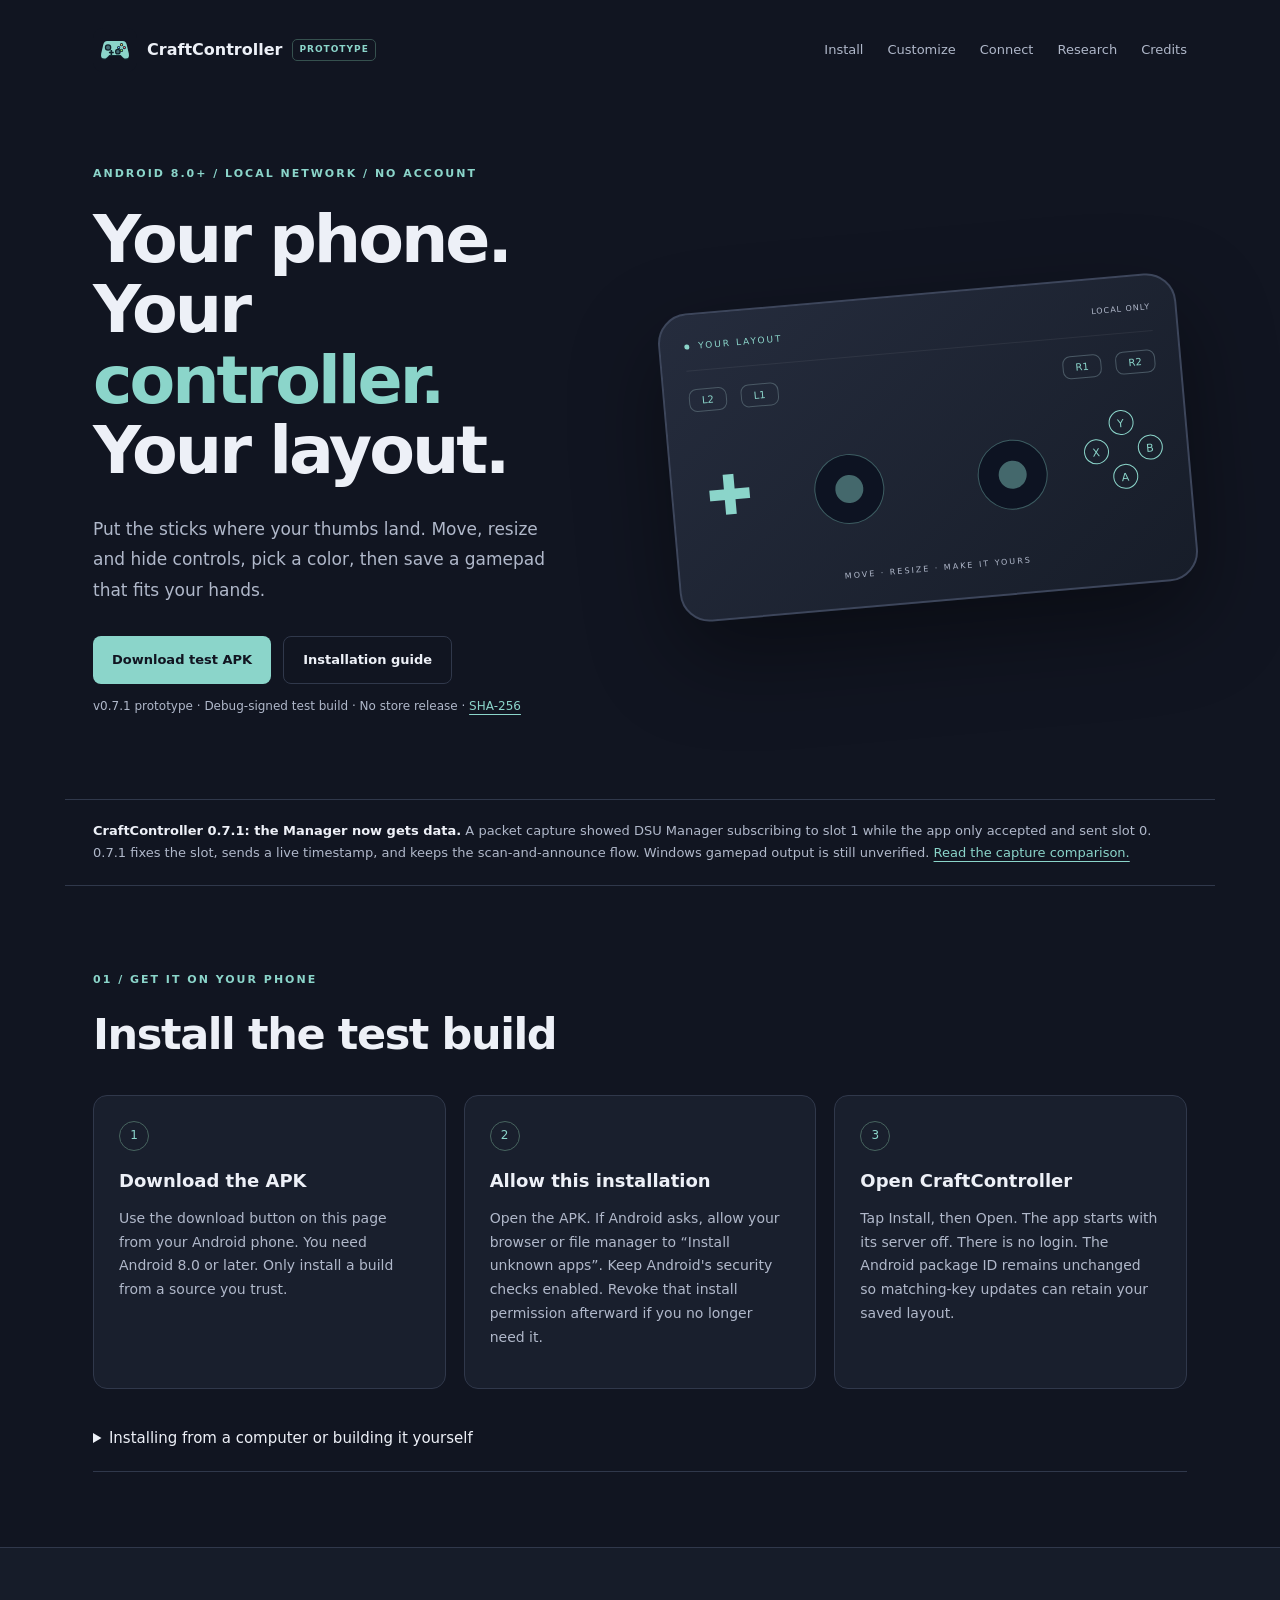
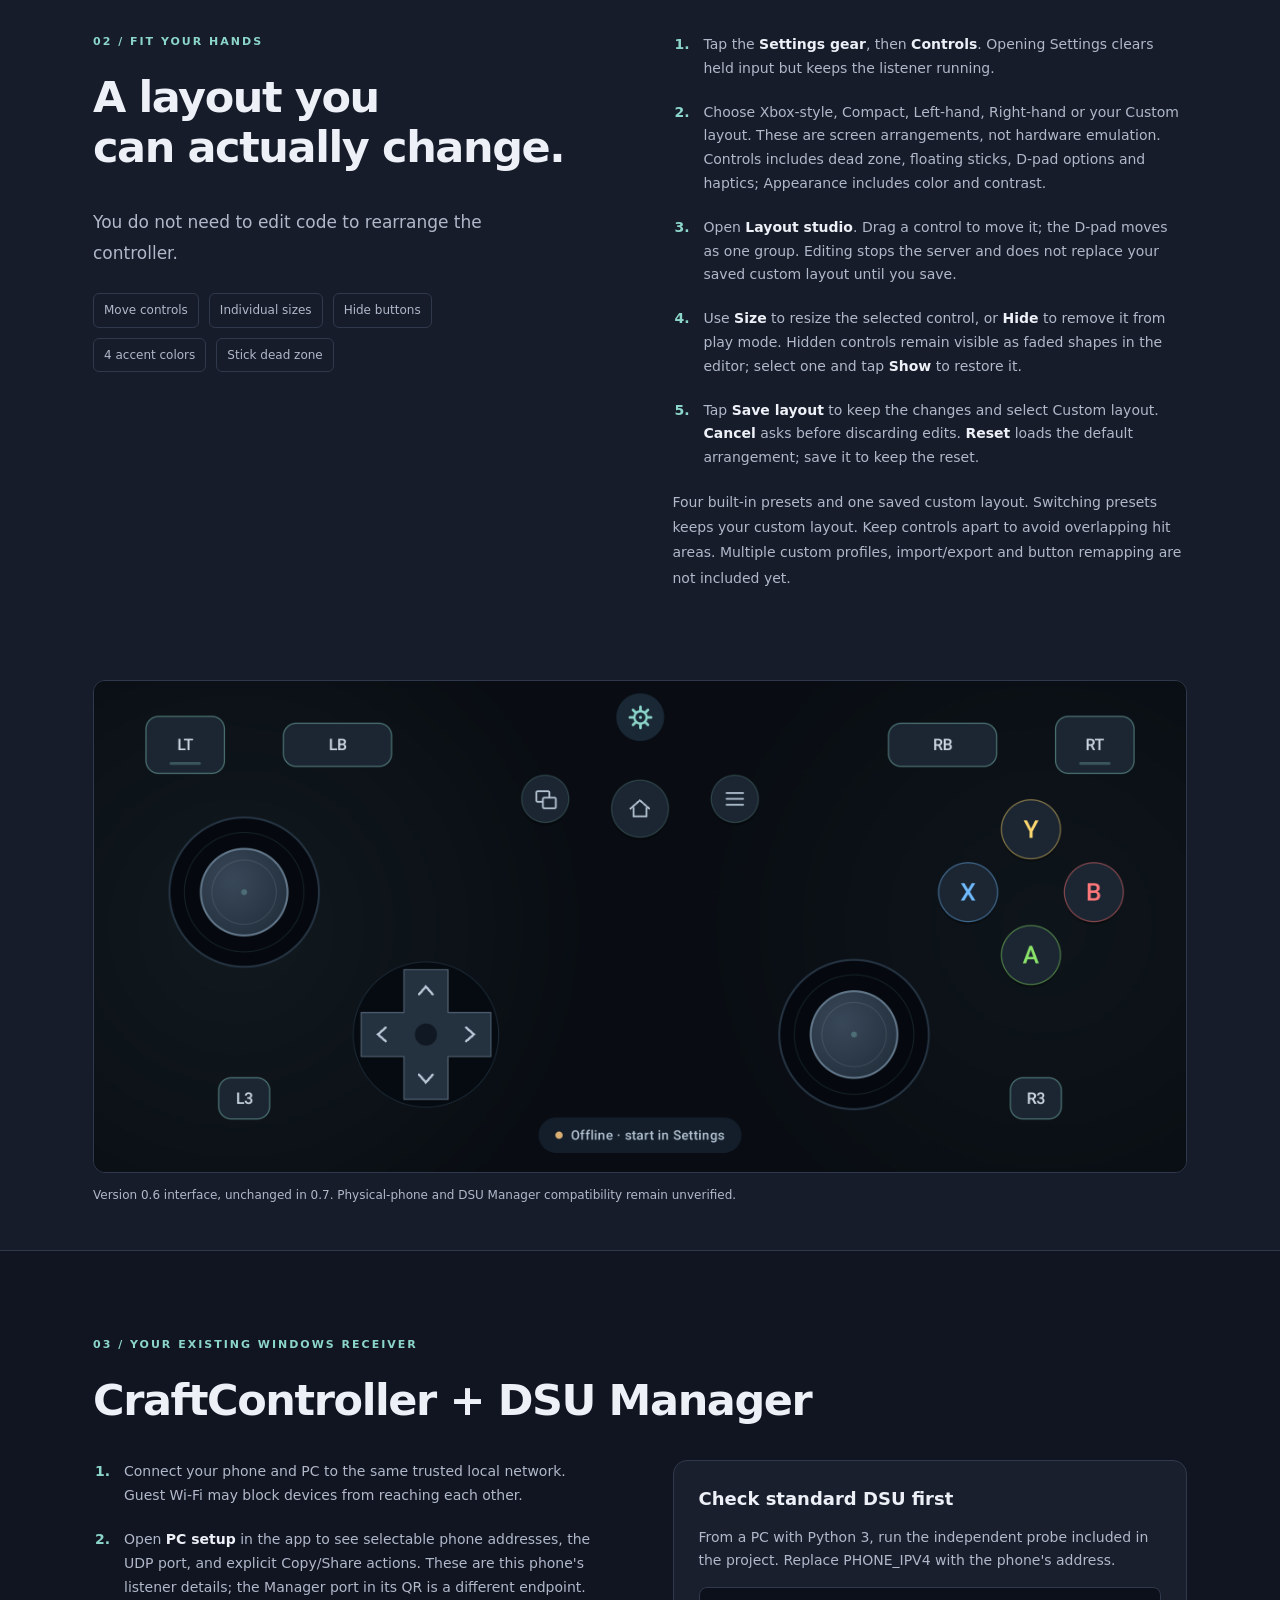
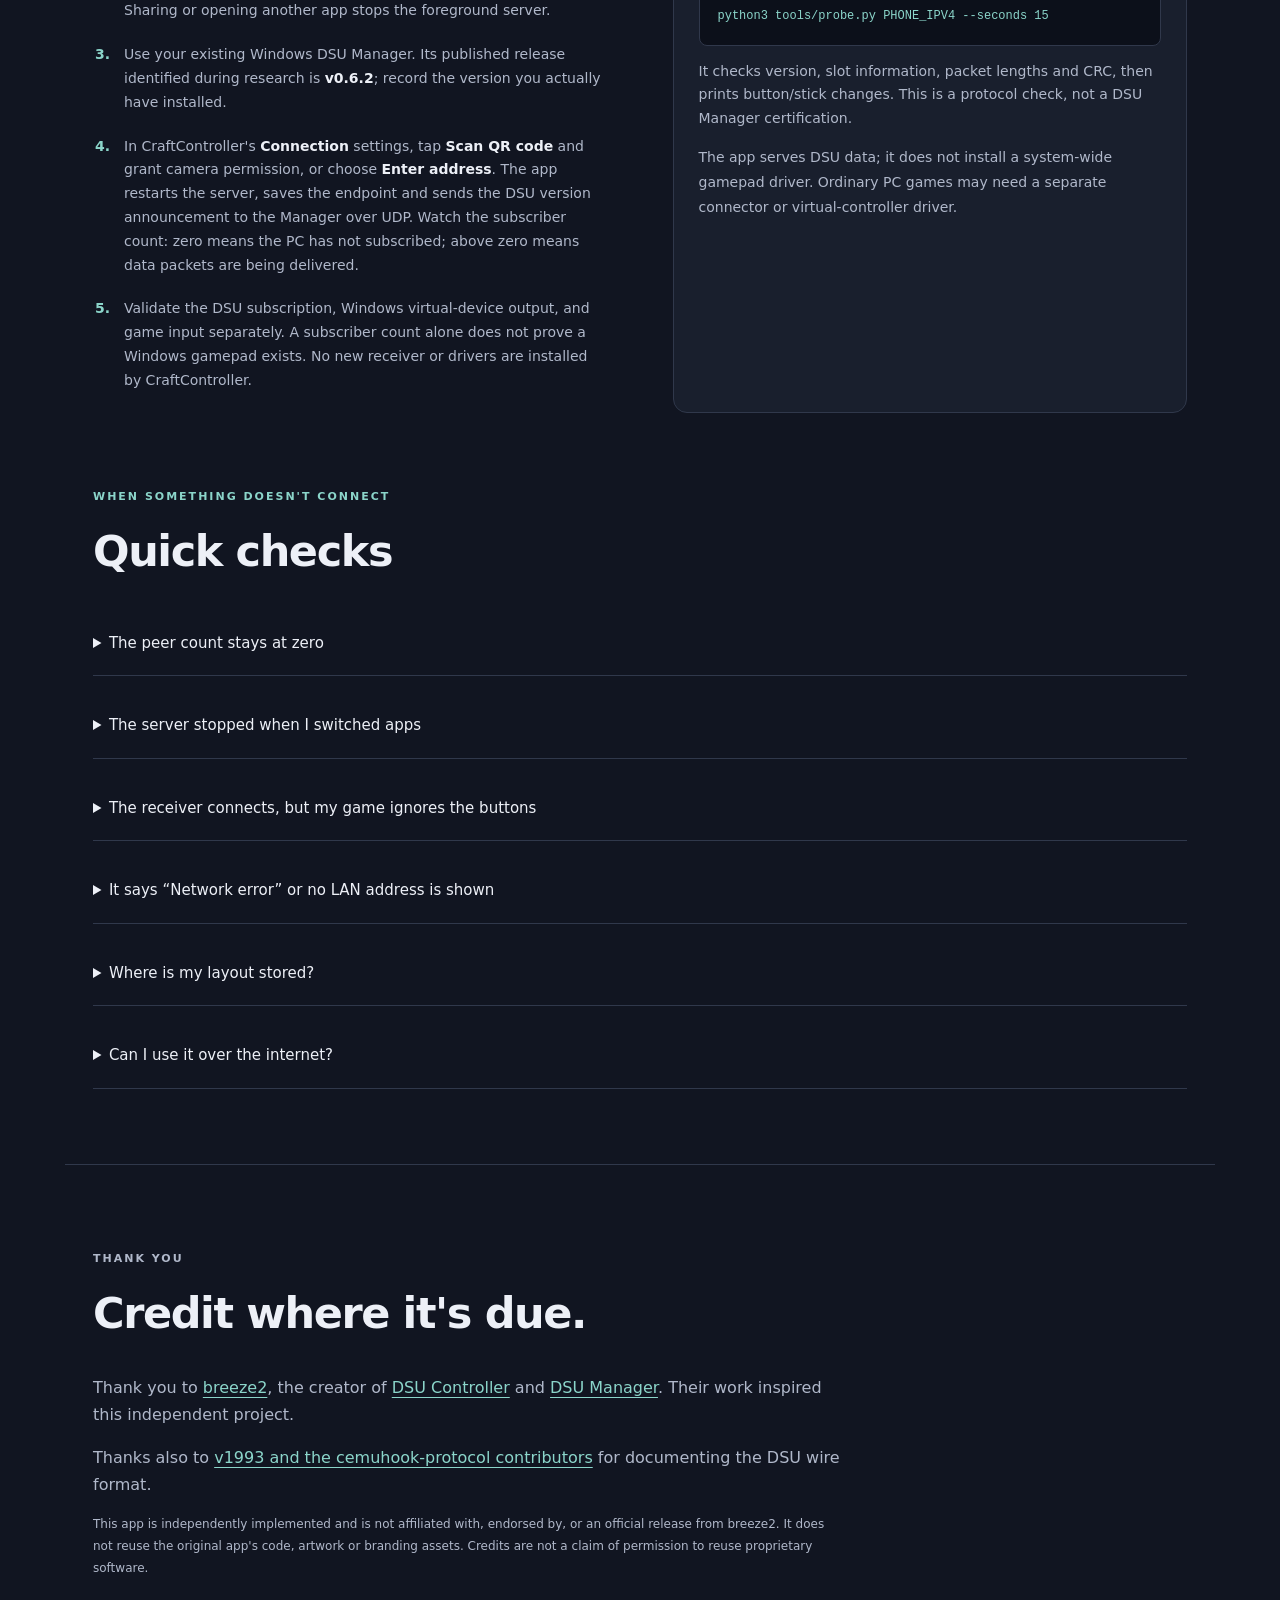
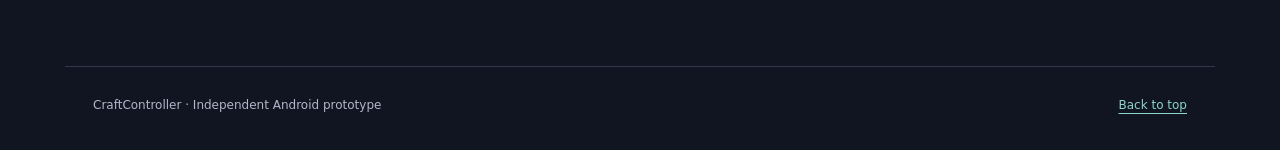
==== commit 0c74b1fc: "Fix DSU slot 1 and frame pacing from capture comparison - Accept and send slot 1; DSU Manager subscr" ====
--- a/docs/index.html
+++ b/docs/index.html
@@ -22,7 +22,7 @@
         <h1>Your phone.<br>Your <span>controller.</span><br>Your layout.</h1>
         <p class="intro">Put the sticks where your thumbs land. Move, resize and hide controls, pick a color, then save a gamepad that fits your hands.</p>
         <div class="actions"><a class="button primary" href="downloads/craftcontroller-debug.apk" download>Download test APK</a><a class="button secondary" href="#install">Installation guide</a></div>
-        <p class="fine">v0.7.0 prototype · Debug-signed test build · No store release · <a href="downloads/SHA256SUMS">SHA-256</a></p>
+        <p class="fine">v0.7.1 prototype · Debug-signed test build · No store release · <a href="downloads/SHA256SUMS">SHA-256</a></p>
       </div>
       <div class="device" role="img" aria-label="Illustration of a landscape gamepad layout with two sticks and ABXY buttons; not an app screenshot">
         <div class="device-top"><span class="live-dot"></span> YOUR LAYOUT <span class="device-note">LOCAL ONLY</span></div>
@@ -31,7 +31,7 @@
         <div class="device-bottom">MOVE · RESIZE · MAKE IT YOURS</div>
       </div>
     </section>
-    <aside class="notice wrap"><strong>CraftController 0.7: scanning now connects.</strong> The scanner restarts the foreground server, saves the PC endpoint and sends the DSU version announcement over UDP. The settings screen shows whether the PC subscribed. Windows gamepad output is still unverified. <a href="research.html">Read the research and roadmap.</a></aside>
+    <aside class="notice wrap"><strong>CraftController 0.7.1: the Manager now gets data.</strong> A packet capture showed DSU Manager subscribing to slot 1 while the app only accepted and sent slot 0. 0.7.1 fixes the slot, sends a live timestamp, and keeps the scan-and-announce flow. Windows gamepad output is still unverified. <a href="capture-comparison.html">Read the capture comparison.</a></aside>
 
     <section id="install" class="section wrap">
       <p class="eyebrow">01 / GET IT ON YOUR PHONE</p><h2>Install the test build</h2>
